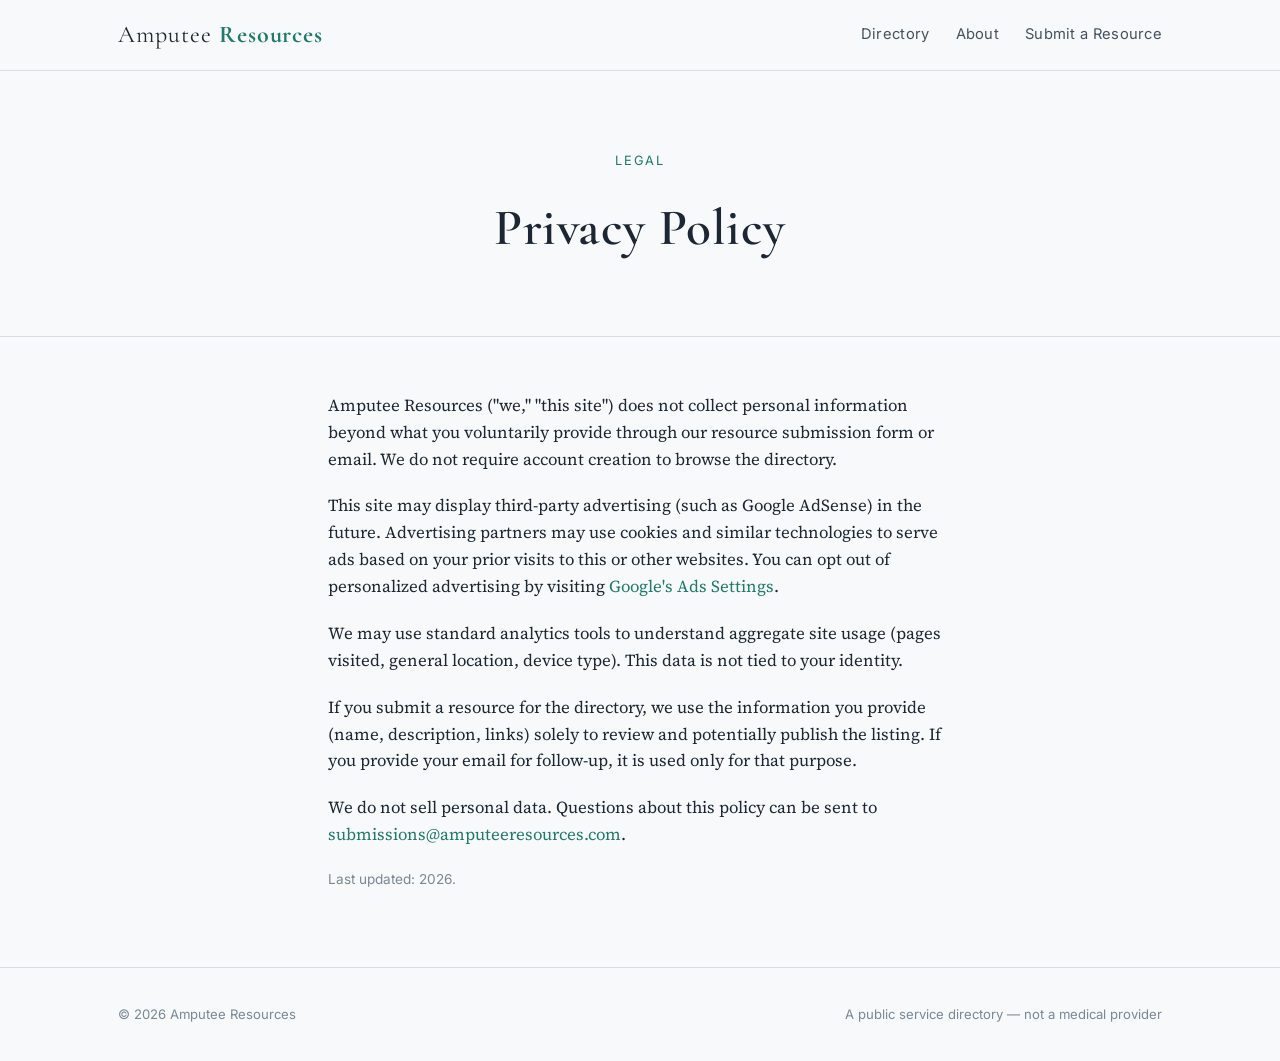
==== privacy.html @ 0358cb04 "Initial Amputee Resources directory site" ====
<!DOCTYPE html>
<html lang="en">
<head>
<meta charset="UTF-8">
<meta name="viewport" content="width=device-width, initial-scale=1.0">
<title>Privacy Policy — Amputee Resources</title>
<link rel="preconnect" href="https://fonts.googleapis.com">
<link href="https://fonts.googleapis.com/css2?family=Cormorant+Garamond:wght@500;600;700&family=Source+Serif+4:wght@400;500&family=Inter:wght@400;500;600&display=swap" rel="stylesheet">
<link rel="stylesheet" href="style.css">
</head>
<body>

<header class="site">
  <div class="bar">
    <div class="brand"><span class="name">Amputee <strong>Resources</strong></span></div>
    <button class="menu-toggle" aria-label="Toggle menu"><span></span><span></span><span></span></button>
    <nav class="primary">
      <a href="index.html">Directory</a>
      <a href="about.html">About</a>
      <a href="submit.html">Submit a Resource</a>
    </nav>
  </div>
</header>

<section class="hero">
  <div class="wrap">
    <span class="tag">Legal</span>
    <h1>Privacy Policy</h1>
  </div>
</section>

<section>
  <div class="wrap story">
    <p>Amputee Resources ("we," "this site") does not collect personal information beyond what you voluntarily provide through our resource submission form or email. We do not require account creation to browse the directory.</p>
    <p>This site may display third-party advertising (such as Google AdSense) in the future. Advertising partners may use cookies and similar technologies to serve ads based on your prior visits to this or other websites. You can opt out of personalized advertising by visiting <a href="https://www.google.com/settings/ads" target="_blank" rel="noopener">Google's Ads Settings</a>.</p>
    <p>We may use standard analytics tools to understand aggregate site usage (pages visited, general location, device type). This data is not tied to your identity.</p>
    <p>If you submit a resource for the directory, we use the information you provide (name, description, links) solely to review and potentially publish the listing. If you provide your email for follow-up, it is used only for that purpose.</p>
    <p>We do not sell personal data. Questions about this policy can be sent to <a href="mailto:submissions@amputeeresources.com">submissions@amputeeresources.com</a>.</p>
    <p class="sans" style="color:var(--gray);font-size:.85rem;">Last updated: 2026.</p>
  </div>
</section>

<footer class="site">
  <div class="wrap">
    <span>© 2026 Amputee Resources</span>
    <span>A public service directory — not a medical provider</span>
  </div>
</footer>

<script src="app.js"></script>
</body>
</html>
---- style.css ----
:root{
  --paper:#f7f9fa;
  --paper-dim:#eef2f4;
  --ink:#1c2733;
  --ink-soft:#44525f;
  --line:#d7dee3;
  --gray:#7b8894;
  --teal:#1f7a6c;
  --teal-dim:#4fa393;
  --max:1100px;
}

*{box-sizing:border-box;}
html{scroll-behavior:smooth;}
body{
  margin:0;
  background:var(--paper);
  color:var(--ink);
  font-family:'Source Serif 4','Georgia',serif;
  line-height:1.6;
  -webkit-font-smoothing:antialiased;
}
h1,h2,h3,.wordmark{
  font-family:'Cormorant Garamond','Georgia',serif;
  font-weight:600;
  letter-spacing:.01em;
}
.sans{font-family:'Inter','Helvetica Neue',sans-serif;}
a{color:var(--teal);text-decoration:none;}
a:hover{color:var(--ink);}
img{max-width:100%;display:block;}

.wrap{max-width:var(--max);margin:0 auto;padding:0 28px;}

/* ---- Header ---- */
header.site{
  border-bottom:1px solid var(--line);
  background:var(--paper);
  position:sticky;top:0;z-index:20;
}
header.site .bar{
  display:flex;align-items:center;justify-content:space-between;
  padding:16px 28px;max-width:var(--max);margin:0 auto;
}
.brand{display:flex;align-items:center;gap:10px;}
.brand .name{
  font-family:'Cormorant Garamond',serif;
  font-size:1.5rem;letter-spacing:.04em;
  color:var(--ink);
}
.brand .name strong{color:var(--teal);}
nav.primary{display:flex;gap:26px;font-family:'Inter',sans-serif;font-size:.92rem;letter-spacing:.02em;}
nav.primary a{color:var(--ink-soft);}
nav.primary a.active{color:var(--teal);border-bottom:1px solid var(--teal);padding-bottom:2px;}

.menu-toggle{
  display:none;
  background:none;border:none;cursor:pointer;
  width:40px;height:40px;
  padding:8px;
  flex-direction:column;justify-content:center;gap:5px;
}
.menu-toggle span{
  display:block;height:2px;width:100%;background:var(--ink);
  transition:transform .2s ease, opacity .2s ease;
}
.menu-toggle.open span:nth-child(1){transform:translateY(7px) rotate(45deg);}
.menu-toggle.open span:nth-child(2){opacity:0;}
.menu-toggle.open span:nth-child(3){transform:translateY(-7px) rotate(-45deg);}

@media (max-width:720px){
  .menu-toggle{display:flex;}
  nav.primary{
    position:fixed;top:67px;left:0;right:0;bottom:0;
    background:var(--paper);
    flex-direction:column;
    gap:0;
    padding:8px 0;
    transform:translateY(-8px);
    opacity:0;
    visibility:hidden;
    pointer-events:none;
    transition:opacity .18s ease, transform .18s ease;
    z-index:19;
  }
  nav.primary.open{
    opacity:1;
    visibility:visible;
    pointer-events:auto;
    transform:translateY(0);
  }
  nav.primary a{
    padding:18px 28px;
    border-bottom:1px solid var(--line);
    font-size:1.05rem;
  }
  nav.primary a.active{border-bottom:1px solid var(--line);}
}

/* ---- Hero ---- */
.hero{
  padding:80px 0 48px;
  text-align:center;
  border-bottom:1px solid var(--line);
}
.hero h1{
  font-size:clamp(2.1rem,5vw,3.2rem);
  margin:0 0 18px;
  color:var(--ink);
}
.hero p.lede{
  font-family:'Inter',sans-serif;
  font-size:1.1rem;
  color:var(--ink-soft);
  max-width:640px;margin:0 auto;
}
.hero .tag{
  font-family:'Inter',sans-serif;
  font-size:.8rem;letter-spacing:.14em;text-transform:uppercase;
  color:var(--teal);margin-bottom:16px;display:block;
}

/* ---- Sections ---- */
section{padding:56px 0;}
section.alt{background:var(--paper-dim);border-top:1px solid var(--line);border-bottom:1px solid var(--line);}
.section-head{max-width:680px;margin:0 auto 32px;text-align:center;}
.section-head h2{font-size:1.9rem;margin:0 0 10px;}
.section-head p{font-family:'Inter',sans-serif;color:var(--ink-soft);margin:0;}

/* ---- Directory controls ---- */
.directory-controls{
  display:flex;gap:14px;flex-wrap:wrap;align-items:center;
  margin-bottom:32px;
  font-family:'Inter',sans-serif;
}
.directory-controls input[type=search]{
  flex:1;min-width:220px;
  padding:12px 16px;border:1px solid var(--line);background:#fff;
  font-family:inherit;font-size:.95rem;color:var(--ink);
}
.directory-controls select{
  padding:12px 16px;border:1px solid var(--line);background:#fff;
  font-family:inherit;font-size:.9rem;color:var(--ink);
}
.result-count{font-family:'Inter',sans-serif;font-size:.82rem;color:var(--gray);margin-bottom:20px;}

/* ---- Resource cards ---- */
.resource-grid{
  display:grid;grid-template-columns:repeat(auto-fill,minmax(300px,1fr));gap:16px;
}
.resource-card{
  background:#fff;border:1px solid var(--line);padding:22px 24px;
  display:flex;flex-direction:column;gap:8px;
}
.resource-card h3{font-size:1.2rem;margin:0;}
.resource-card .cat{
  font-family:'Inter',sans-serif;font-size:.7rem;letter-spacing:.09em;text-transform:uppercase;
  color:var(--teal);
}
.resource-card p{font-family:'Inter',sans-serif;font-size:.88rem;color:var(--ink-soft);margin:0;flex:1;}
.resource-card .meta{font-family:'Inter',sans-serif;font-size:.8rem;color:var(--gray);}
.resource-card a.go{font-family:'Inter',sans-serif;font-size:.85rem;margin-top:4px;}
.no-results{
  text-align:center;font-family:'Inter',sans-serif;color:var(--gray);padding:40px 0;
}

/* ---- CTA blocks ---- */
.cta-row{display:flex;gap:14px;flex-wrap:wrap;justify-content:center;margin-top:8px;}
.btn{
  font-family:'Inter',sans-serif;font-size:.85rem;letter-spacing:.03em;
  padding:12px 22px;border:1px solid var(--ink);color:var(--ink);
  transition:.15s ease;display:inline-block;
}
.btn:hover{background:var(--ink);color:var(--paper);}
.btn.primary{background:var(--teal);border-color:var(--teal);color:#fff;}
.btn.primary:hover{background:var(--ink);border-color:var(--ink);}

/* ---- About page ---- */
.story{max-width:680px;margin:0 auto;}
.story p{margin:0 0 20px;font-size:1.05rem;}

/* ---- Footer ---- */
footer.site{
  border-top:1px solid var(--line);
  padding:36px 0;
  font-family:'Inter',sans-serif;font-size:.82rem;color:var(--gray);
}
footer.site .wrap{display:flex;justify-content:space-between;align-items:center;flex-wrap:wrap;gap:14px;}
footer.site a{color:var(--gray);}
footer.site a:hover{color:var(--ink);}
footer.site .disclaimer{max-width:680px;font-size:.78rem;}
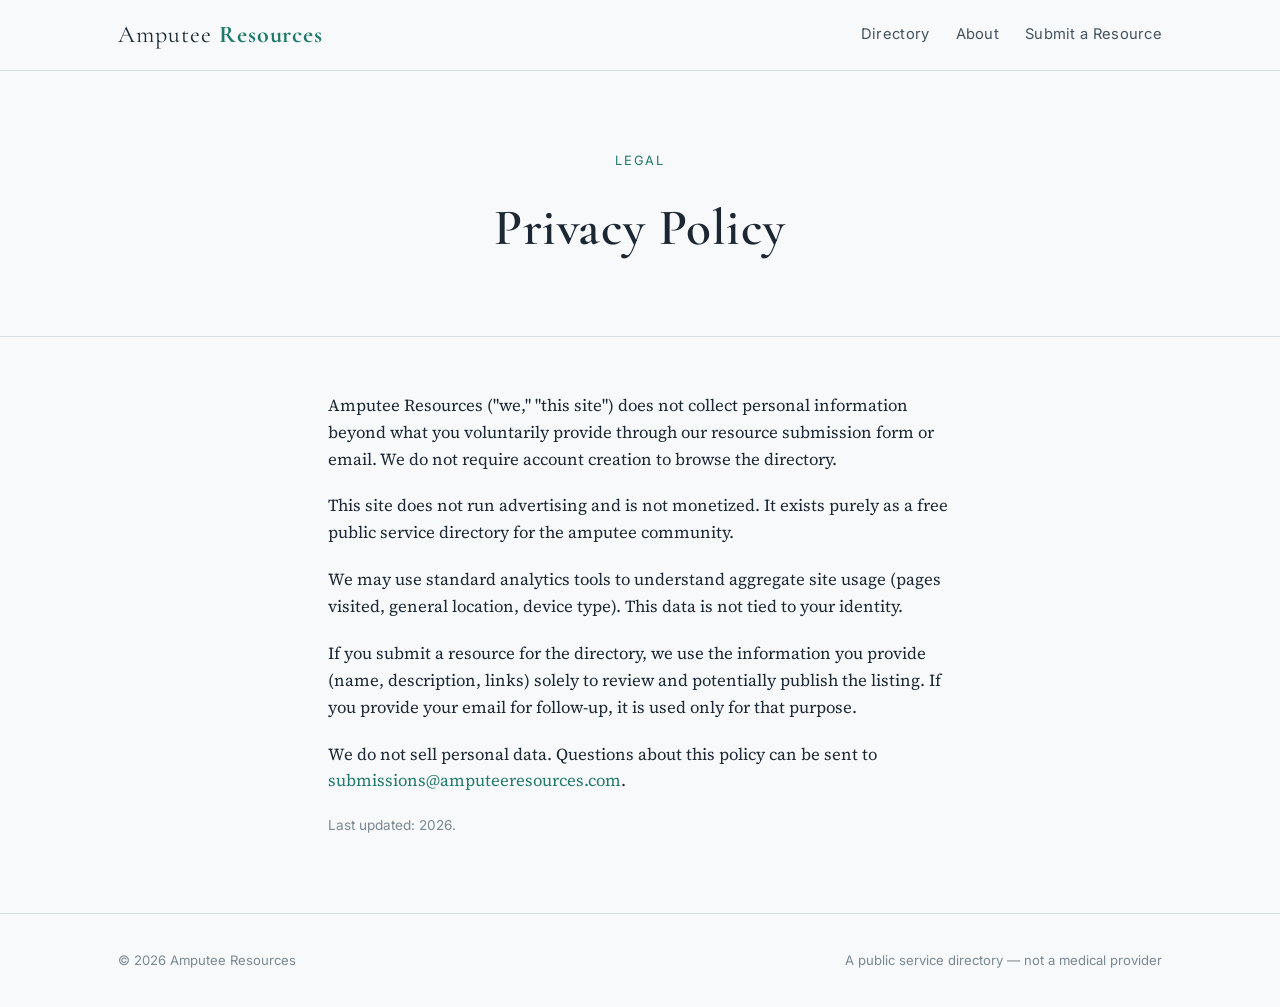
==== commit 4296651a: "Remove AdSense mention from privacy policy — site is strictly non-monetized" ====
--- a/privacy.html
+++ b/privacy.html
@@ -32,7 +32,7 @@
 <section>
   <div class="wrap story">
     <p>Amputee Resources ("we," "this site") does not collect personal information beyond what you voluntarily provide through our resource submission form or email. We do not require account creation to browse the directory.</p>
-    <p>This site may display third-party advertising (such as Google AdSense) in the future. Advertising partners may use cookies and similar technologies to serve ads based on your prior visits to this or other websites. You can opt out of personalized advertising by visiting <a href="https://www.google.com/settings/ads" target="_blank" rel="noopener">Google's Ads Settings</a>.</p>
+    <p>This site does not run advertising and is not monetized. It exists purely as a free public service directory for the amputee community.</p>
     <p>We may use standard analytics tools to understand aggregate site usage (pages visited, general location, device type). This data is not tied to your identity.</p>
     <p>If you submit a resource for the directory, we use the information you provide (name, description, links) solely to review and potentially publish the listing. If you provide your email for follow-up, it is used only for that purpose.</p>
     <p>We do not sell personal data. Questions about this policy can be sent to <a href="mailto:submissions@amputeeresources.com">submissions@amputeeresources.com</a>.</p>
--- a/style.css
+++ b/style.css
@@ -144,6 +144,13 @@
 }
 .result-count{font-family:'Inter',sans-serif;font-size:.82rem;color:var(--gray);margin-bottom:20px;}
 
+.category-heading{
+  font-size:1.5rem;margin:36px 0 16px;
+  padding-bottom:8px;border-bottom:1px solid var(--line);
+  color:var(--teal);
+}
+.category-heading:first-child{margin-top:0;}
+
 /* ---- Resource cards ---- */
 .resource-grid{
   display:grid;grid-template-columns:repeat(auto-fill,minmax(300px,1fr));gap:16px;
